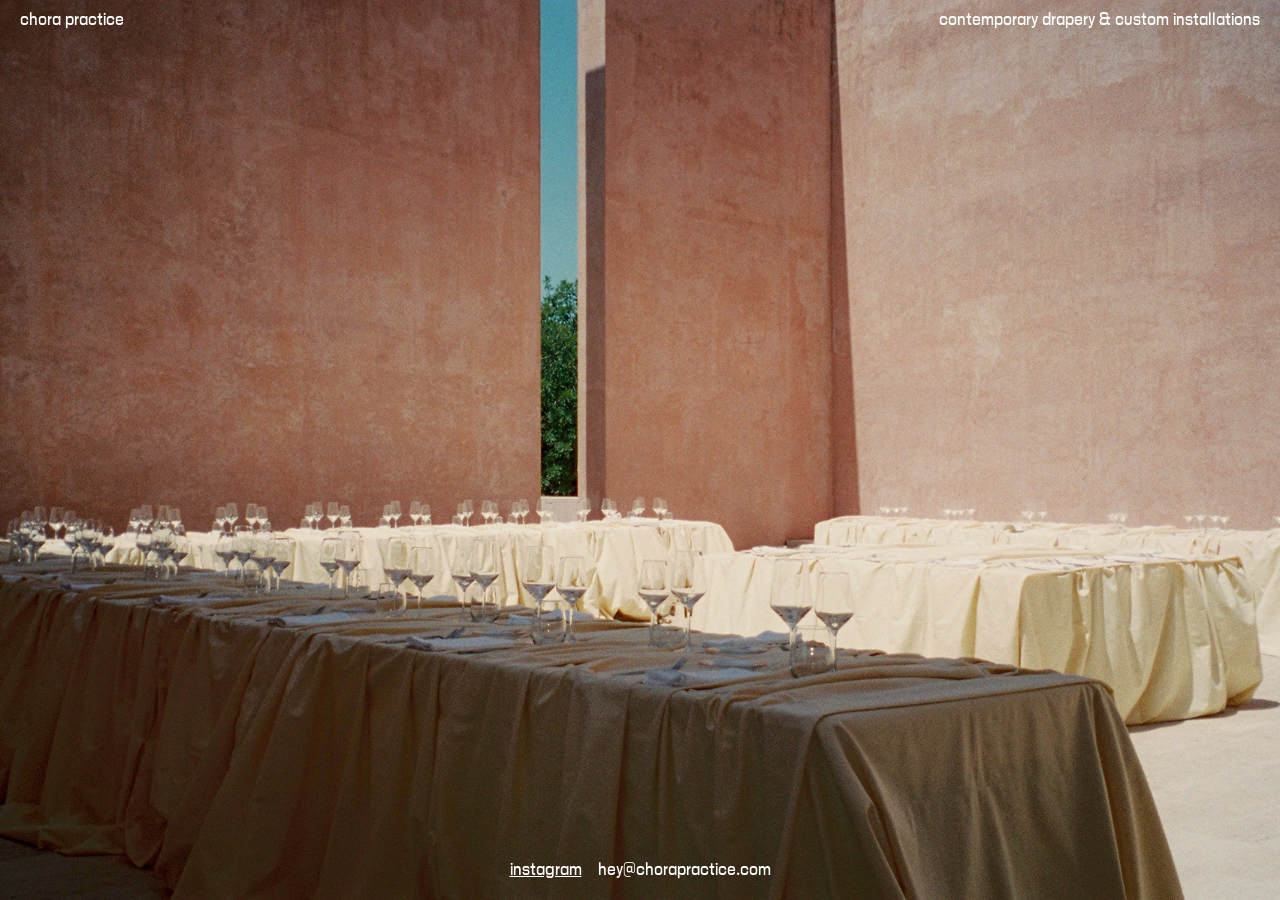
==== index.html @ 3743e0f3 "mobile update" ====
<!DOCTYPE HTML>
<html lang="en">
<head>
	<meta charset="utf-8">
	<meta name="viewport" content="width=device-width, initial-scale=1.0">
	<link rel="stylesheet" href="../main.css">
	<link rel="stylesheet" href="../media.css">
	<title>CHORA PRACTICE – Arches and sculptures for weddings and spaces</title>
	<meta property="og:type" content="website" />
	<meta property="og:site_name" content="CHORA PRACTICE" />
	<meta property="og:title" content="CHORA PRACTICE" />
	<meta property="og:url" content="https://chorapractice.com" />
	<meta property="og:image" content="https://chorapractice.com/opengraph.jpg" />
	<link rel="icon" type="image/png" href="../favicon.png">

	<script src="../js/script.js"></script>
</head>

<body>

<div class="wrapper">
	<header>
		<h1>chora practice</h1>
		<p>contemporary drapery & custom installations</p>
	</header>
	
	<footer>
		<a href="https://instagram.com/chora.practice" target="_blank">instagram</a>
		<a>hey@chorapractice.com</a>
	</footer>

	<div class="gallery-wrapper">
		<div id="gallery">
			<picture>
				<source media="(max-width: 768px)" srcset="images/mallorca-mobile.webp">
				<img src="images/mallorca.webp">
			</picture>
		</div>
	</div>
</div>

</body>
</html>
---- main.css ----
@font-face {
  font-family: "PP Nikkei Line";
  src:
    local("PP Nikkei Line"),
    url("../fonts/PPNikkeiLine-Regular.otf") format("opentype");
  font-weight: normal;
  font-style: normal;
  font-display: swap;
}

* {
    margin: 0;
    padding: 0;
    box-sizing: border-box;
	font-size: 18px;
	line-height: 20px;
}

body {
	font-family: 'PP Nikkei Line', 'Arial';
	background-color: #EDEDED;
	color: #fff;
}

a {
	color: #fff;
}

header {
	width: 100%;
	padding: 0 20px;
	display: flex;
	flex-direction: row;
	justify-content: space-between;
	/*text-transform: uppercase;*/
}

footer {
	width: 100%;
	padding: 0 20px;
	display: flex;
	gap: 16px;
	justify-content: center;
	font-style: normal;
}


h1, h2, h3 {
	font-weight: 400;
}

.wrapper {
	position: relative;
	width: 100vw;
	height: 100dvh;
	padding: 10px 0 20px 0;
	display: flex;
	flex-direction: column;
	align-items: center;
	justify-content: space-between;
}

.gallery-wrapper {
	position: absolute;
	top: 0;
	width: 100vw;
	height: 100dvh;
	z-index: -1;

	display: flex;
	align-items: center;
	justify-content: center;
}

#gallery {
	height: 100vh;
	max-height: 100vh;
	overflow-x: hidden;
}

#gallery > picture {
	display: block;
	width: 100vw;
	height: 100vh;
}

#gallery img {
	height: 100%;
	width: 100%;
	object-fit: cover;
}
---- media.css ----
@media (max-width: 768px) {

#gallery > picture {
	display: block;
	height: 100%;
}

#gallery img {
	height: 100%;
}

header {
	align-items: flex-start;
}

header h1 {
	text-align: left;
}

header p {
	max-width: 50vw;
	text-align: right;
}

footer {
	flex-direction: row;
	justify-content: center;
}

}
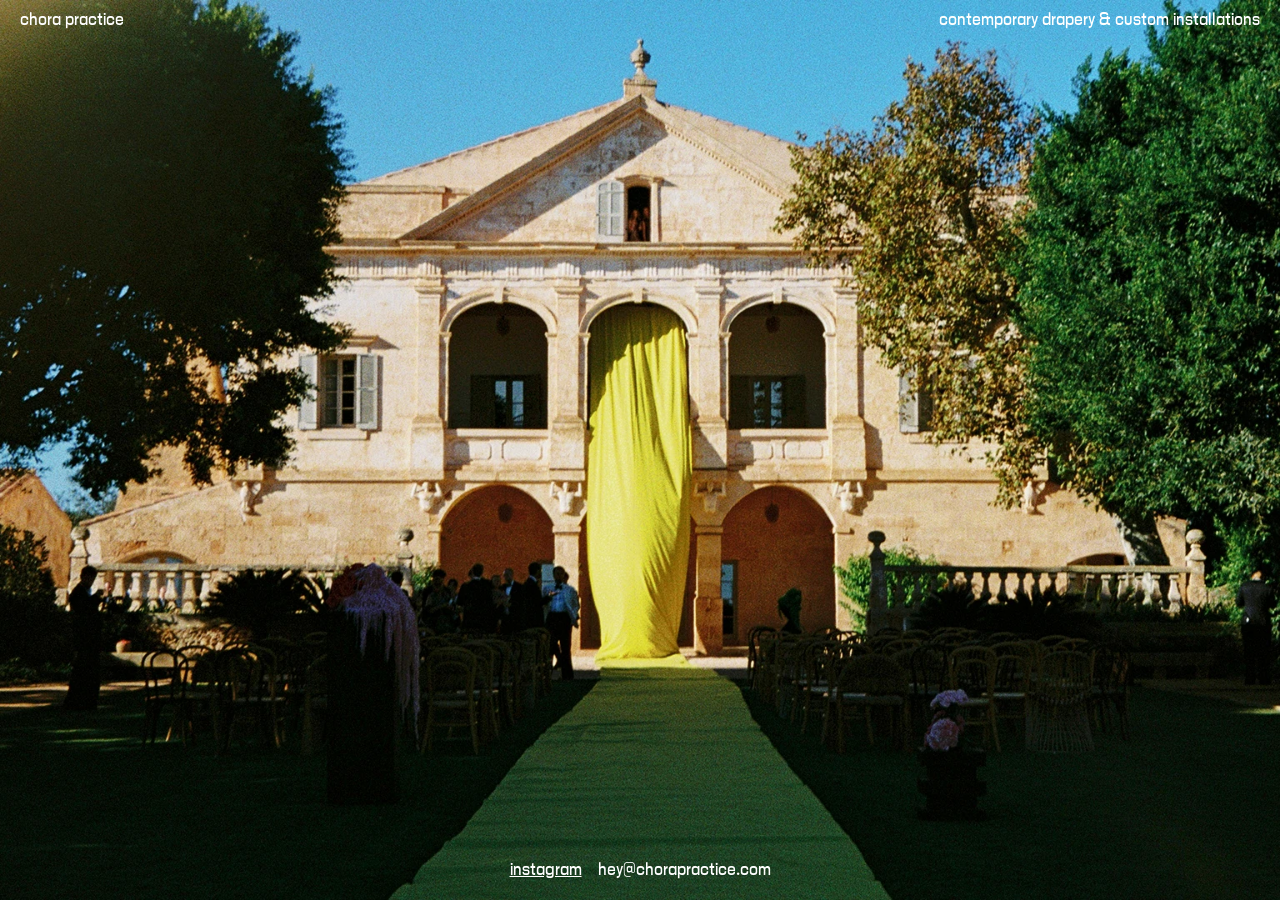
==== commit 9a453764: "active class" ====
--- a/index.html
+++ b/index.html
@@ -5,15 +5,17 @@
 	<meta name="viewport" content="width=device-width, initial-scale=1.0">
 	<link rel="stylesheet" href="../main.css">
 	<link rel="stylesheet" href="../media.css">
-	<title>CHORA PRACTICE – Arches and sculptures for weddings and spaces</title>
+	<title>chora practice – contemporary drapery & custom installations</title>
 	<meta property="og:type" content="website" />
-	<meta property="og:site_name" content="CHORA PRACTICE" />
-	<meta property="og:title" content="CHORA PRACTICE" />
+	<meta property="og:site_name" content="chora practice" />
+	<meta property="og:title" content="chora practice" />
 	<meta property="og:url" content="https://chorapractice.com" />
 	<meta property="og:image" content="https://chorapractice.com/opengraph.jpg" />
 	<link rel="icon" type="image/png" href="../favicon.png">
 
 	<script src="../js/script.js"></script>
+
+	<script defer src="https://cloud.umami.is/script.js" data-website-id="00af837f-f416-4639-b0e5-0aaff1c61b52"></script>
 </head>
 
 <body>
@@ -31,9 +33,17 @@
 
 	<div class="gallery-wrapper">
 		<div id="gallery">
+			<picture class="active">
+				<source media="(max-width: 768px)" srcset="images/m1.webp">
+				<img src="images/1.webp" alt="chora practice — Menorca">
+			</picture>
 			<picture>
-				<source media="(max-width: 768px)" srcset="images/mallorca-mobile.webp">
-				<img src="images/mallorca.webp">
+				<source media="(max-width: 768px)" srcset="images/m2.webp">
+				<img src="images/2.webp" alt="chora practice — Mallorca">
+			</picture>
+			<picture>
+				<source media="(max-width: 768px)" srcset="images/m3.webp">
+				<img src="images/3.jpg" alt="chora practice — Mallorca">
 			</picture>
 		</div>
 	</div>
--- a/main.css
+++ b/main.css
@@ -73,15 +73,25 @@
 }
 
 #gallery {
+	position: relative;
+	width: 100vw;
 	height: 100vh;
 	max-height: 100vh;
-	overflow-x: hidden;
+	overflow: hidden;
 }
 
 #gallery > picture {
+	position: absolute;
+	inset: 0;
 	display: block;
 	width: 100vw;
 	height: 100vh;
+	opacity: 0;
+	transition: opacity 1.2s ease;
+}
+
+#gallery > picture.active {
+	opacity: 1;
 }
 
 #gallery img {
--- a/media.css
+++ b/media.css
@@ -11,6 +11,7 @@
 
 header {
 	align-items: flex-start;
+	padding: 0 10px;
 }
 
 header h1 {
@@ -25,6 +26,7 @@
 footer {
 	flex-direction: row;
 	justify-content: center;
+	padding: 0 10px;
 }
 
 }
